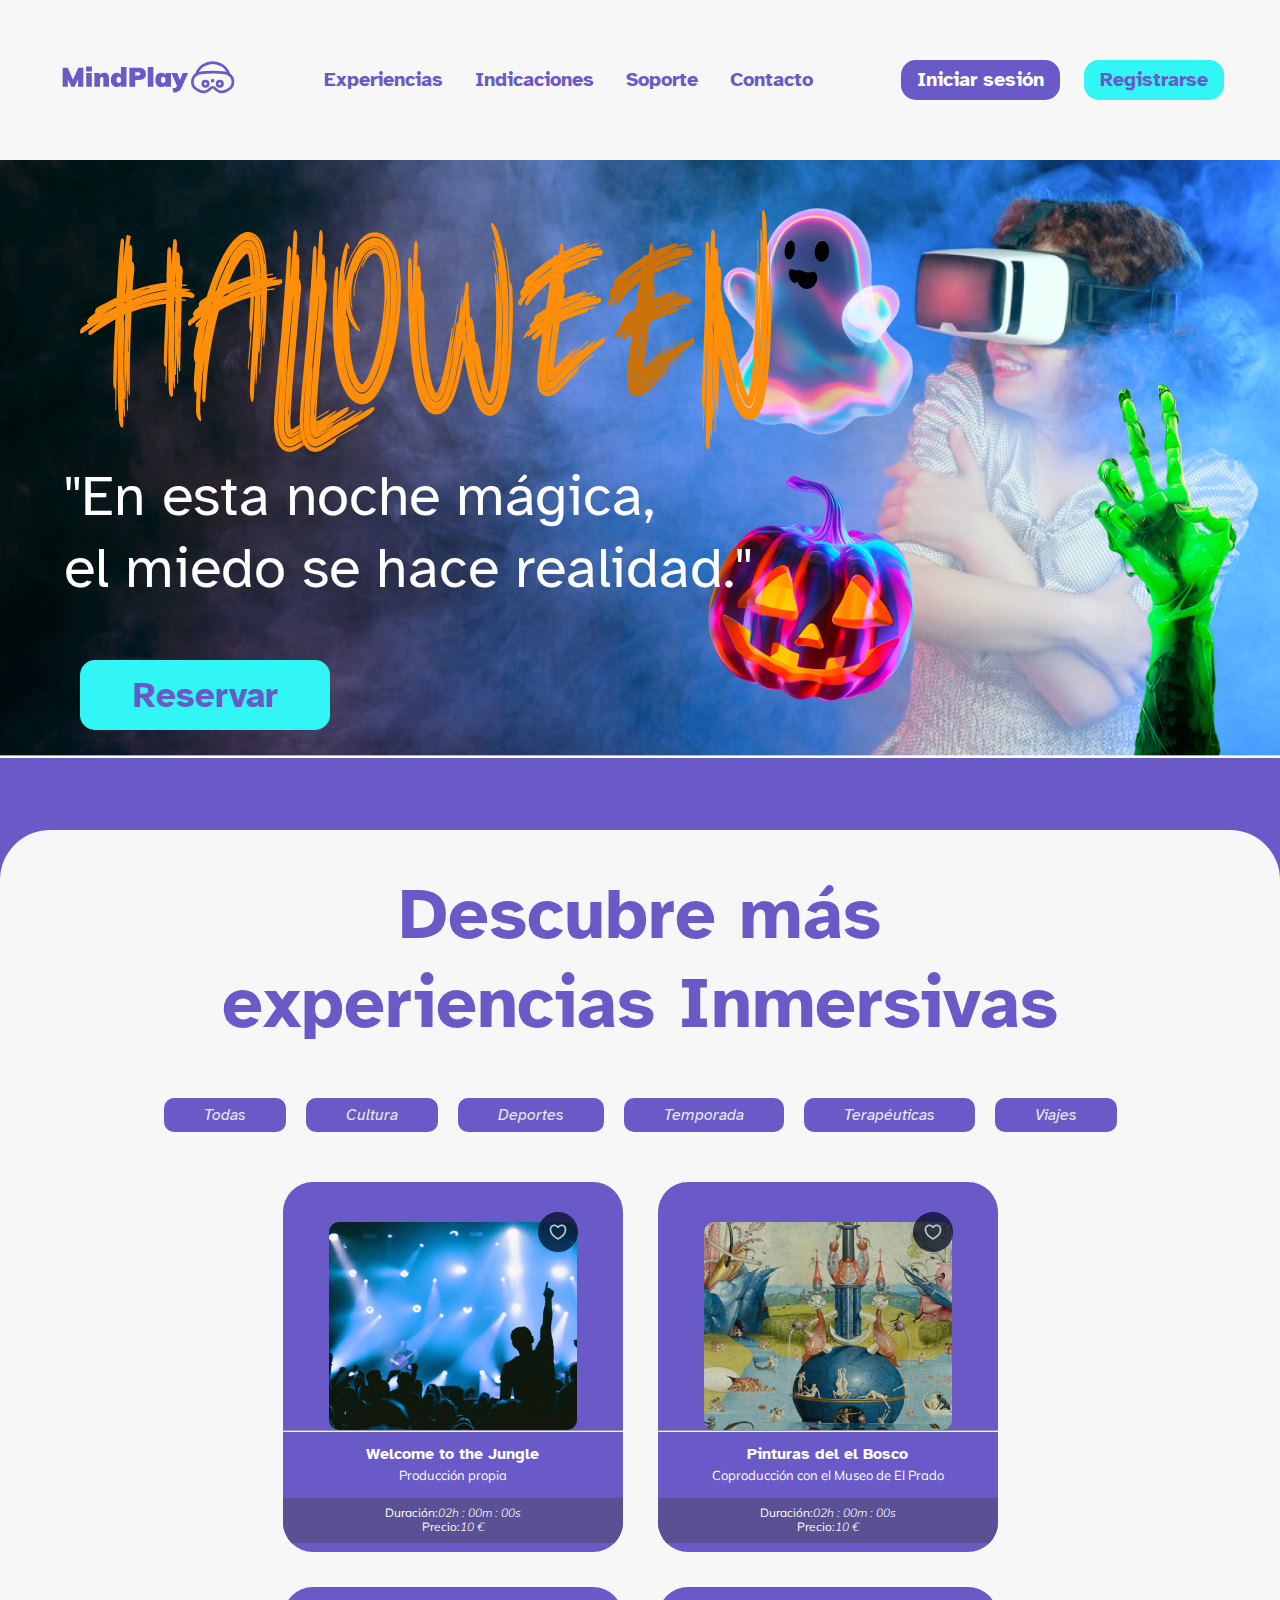
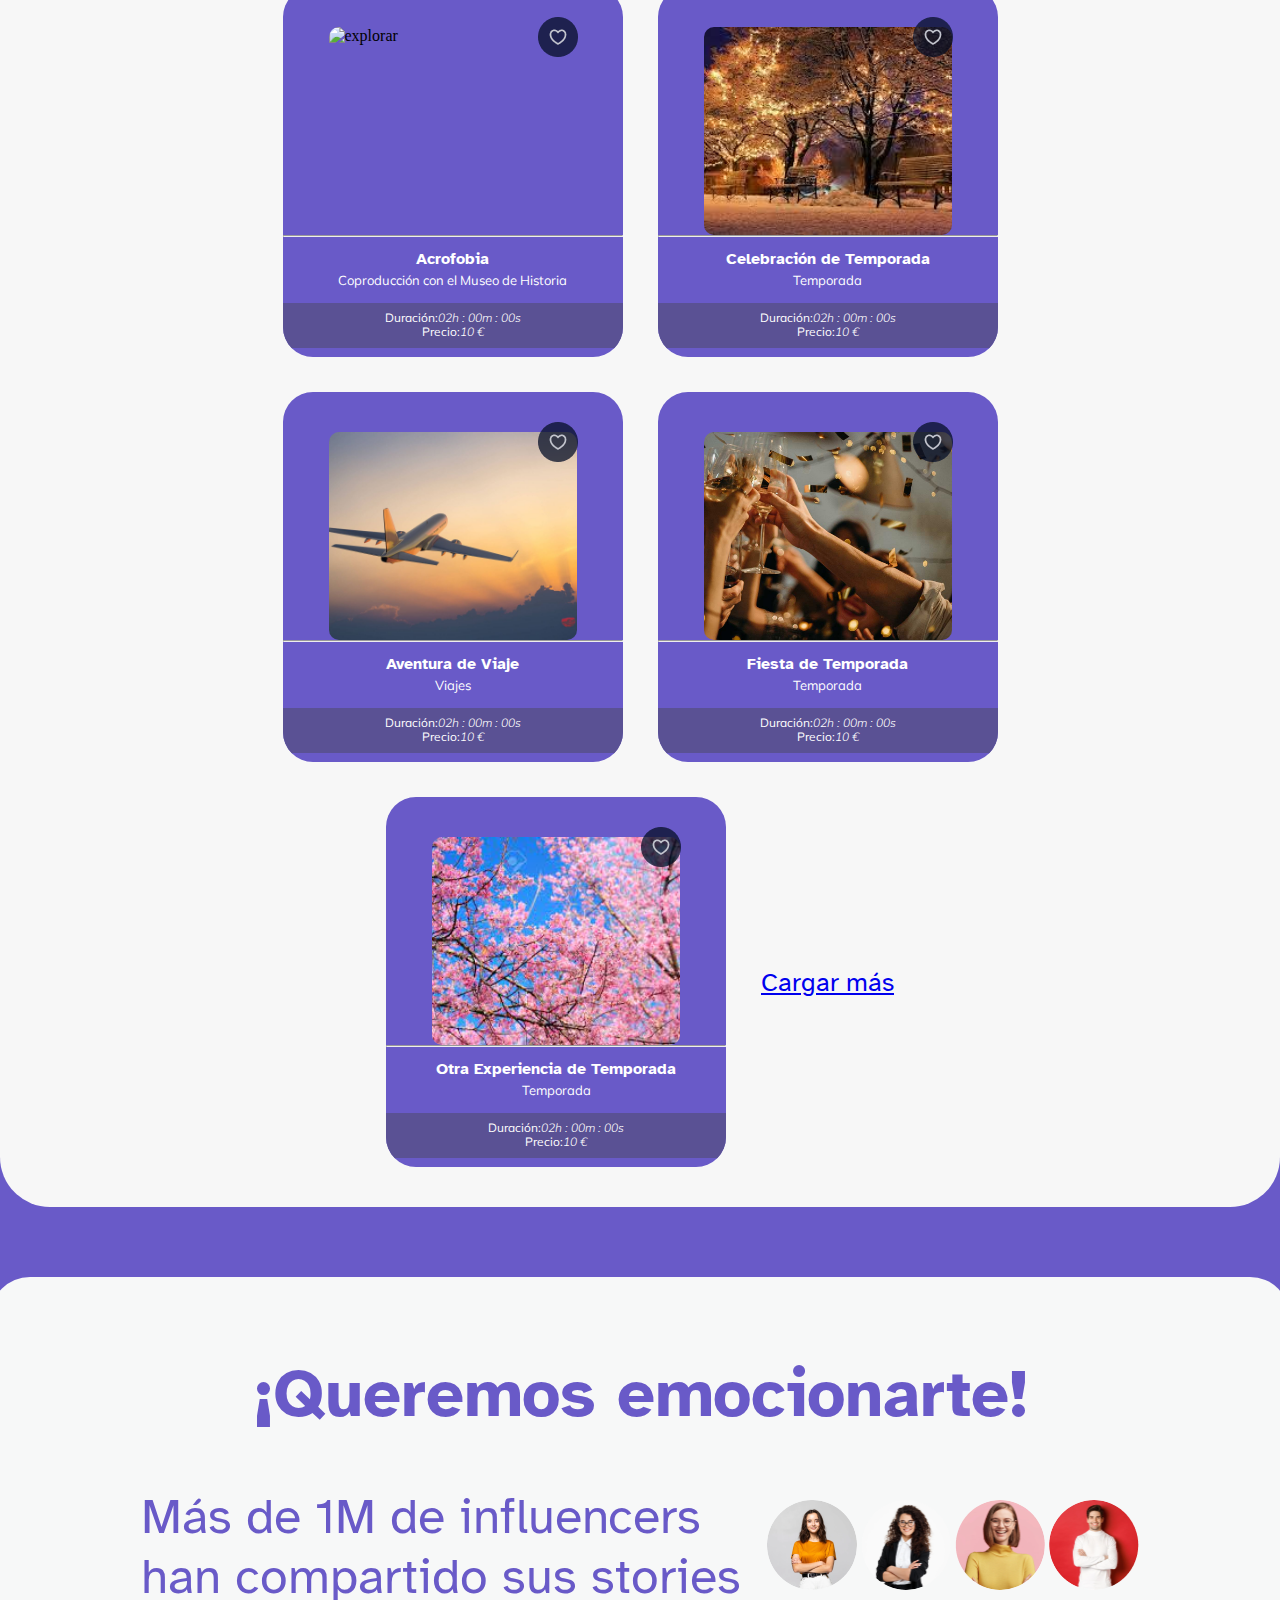
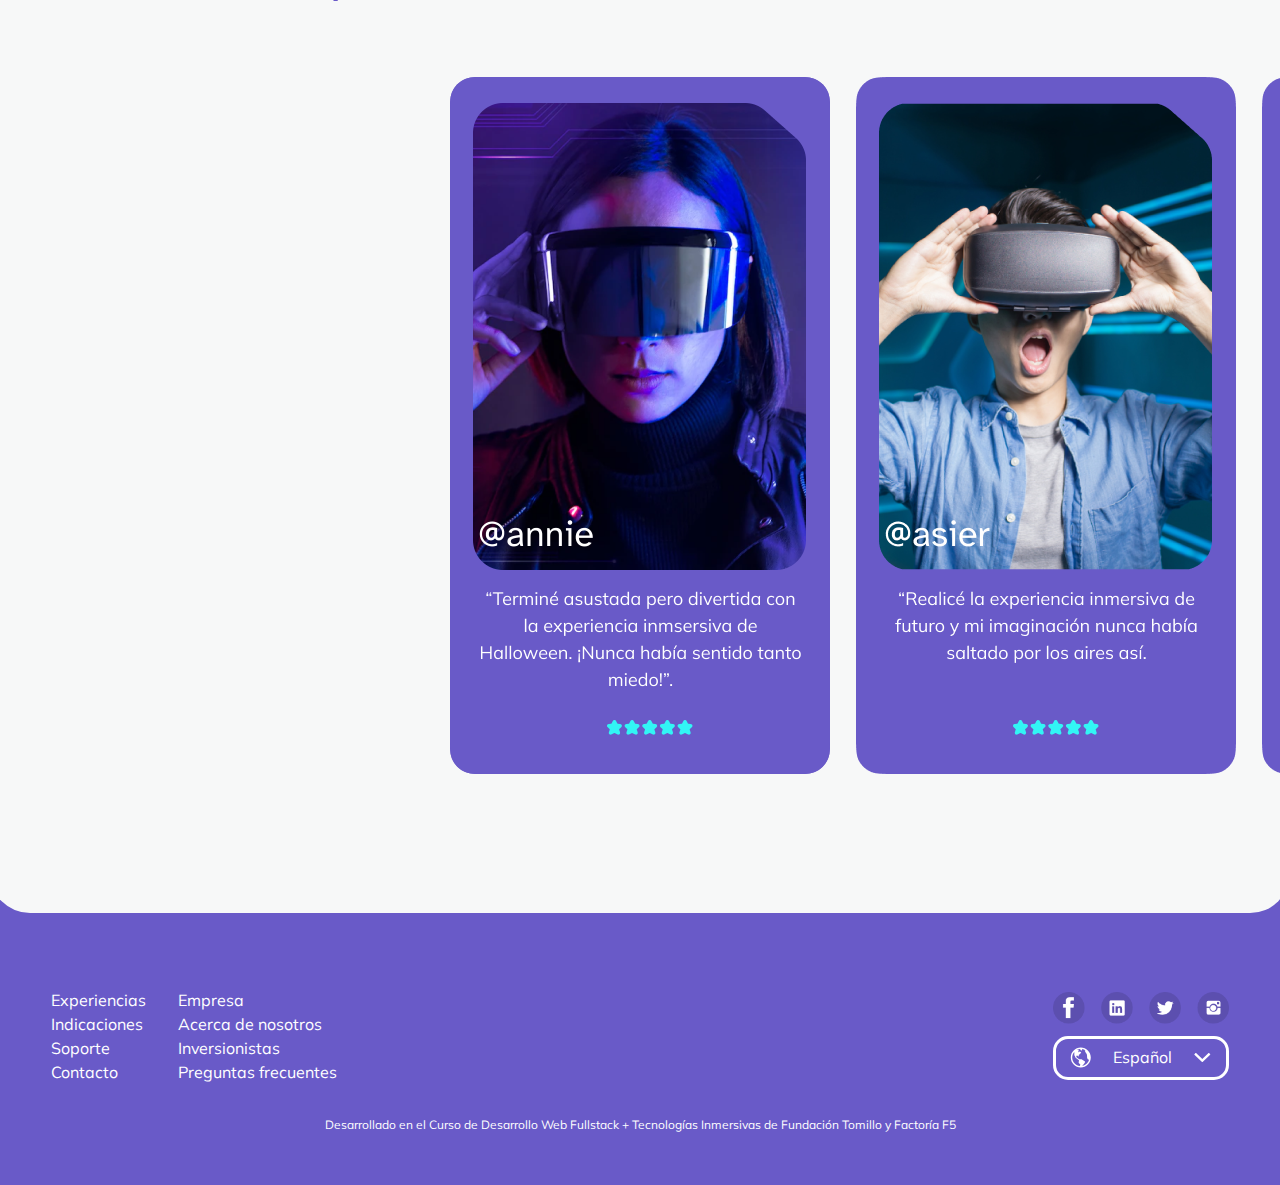
==== index.html @ a38d4103 "subir archivos" ====
<!DOCTYPE html>
<html lang="es">

<head>
    <meta charset="UTF-8">
    <meta name="viewport" content="width=device-width, initial-scale=1.0">
    <link rel="stylesheet" type="text/css" href="css/style.css">
    <link
        href="https://fonts.googleapis.com/css2?family=Atkinson+Hyperlegible:ital,wght@0,400;0,700;1,400;1,700&family=Mulish:ital,wght@0,200;0,300;0,400;0,500;0,600;0,700;0,800;0,900;0,1000;1,200;1,300;1,400;1,500;1,600;1,700;1,800;1,900;1,1000&display=swap"
        rel="stylesheet">
    <title>MindPlay</title>
</head>

<body>
    <header>
        <nav class="menu-principal">
            <a href="index.html"><img src="img/Logo.svg" alt="MindPlay" class="logo"></a>
            <ul>
                <li><a href="experiencias.html">Experiencias</a></li>
                <li><a href="indicaciones.html">Indicaciones</a></li>
                <li><a href="soporte.html">Soporte</a></li>
                <li><a href="contacto.html">Contacto</a></li>
            </ul>
            <div class="menu-principal-botones">
                <button class="btn-iniciar-sesion btn-s" onclick="location.href='login.html'" type="button">Iniciar
                    sesión</button>
                <button class="btn-registrarse btn-s" onclick="location.href='registro.html'"
                    type="button">Registrarse</button>
            </div>
        </nav>
    </header>

    <!--   Imagen de entrada -->

    <div class="portada">
        <img src="img/terror.png" alt="Hallowen" class="imagenHalloween">
        <div class="portada-col-izq-txt">
            <img src="img/Halloween.png" alt="" class="letrahalloween">
            <p>"En esta noche mágica, <br>el miedo se hace realidad."</p>
            <button class="btn-reservar">Reservar</button>
        </div>

    </div>

    <!--   Filtro por experiencias -->

    <div class="fondoMorado">
        <div class="contentwhite">
            <section>
                <h2 class="subfilter">Descubre más <br>experiencias Inmersivas</h2>
                <div>
                    <ul class="filter">
                        <li class="filter__item" data-category="Todas">Todas</li>
                        <li class="filter__item" data-category="Cultura">Cultura</li>
                        <li class="filter__item" data-category="Deportes">Deportes</li>
                        <li class="filter__item" data-category="Temporada">Temporada</li>
                        <li class="filter__item" data-category="Terapéuticas">Terapéuticas</li>
                        <li class="filter__item" data-category="Viajes">Viajes</li>
                    </ul>
                </div>

                <div class="allimages">
                    <!-- Tarjetas preexistentes -->
                    <div class="cont-image" data-category="Deportes">
                        <img src="img/corazon.png" alt="corazon" class="corazon">
                        <img src="img/concierto.png" alt="concierto">
                        <hr>
                        <p class="titleimage">Welcome to the Jungle</p>
                        <p class="subtitle">Producción propia</p>
                        <div class="contenttimeprice">
                            <p>Duración: <em>02h : 00m : 00s</em></p>
                            <p>Precio: <em>10 €</em></p>
                        </div>
                    </div>

                    <div class="cont-image" data-category="Cultura">
                        <img src="img/corazon.png" alt="corazon" class="corazon">
                        <img src="img/pintura.png" alt="pintura">
                        <hr>
                        <p class="titleimage">Pinturas del el Bosco</p>
                        <p class="subtitle">Coproducción con el Museo de El Prado</p>
                        <div class="contenttimeprice">
                            <p>Duración: <em>02h : 00m : 00s</em></p>
                            <p>Precio: <em>10 €</em></p>
                        </div>
                    </div>

                    <div class="cont-image" data-category="Terapéuticas">
                        <img src="img/corazon.png" alt="corazon" class="corazon">
                        <img src="img/terapeutica1.jpg" alt="explorar">
                        <hr>
                        <p class="titleimage">Acrofobia</p>
                        <p class="subtitle">Coproducción con el Museo de Historia</p>
                        <div class="contenttimeprice">
                            <p>Duración: <em>02h : 00m : 00s</em></p>
                            <p>Precio: <em>10 €</em></p>
                        </div>
                    </div>

                    <!-- Nuevas tarjetas para los tipos restantes -->
                    <div class="cont-image" data-category="Temporada">
                        <img src="img/corazon.png" alt="corazon" class="corazon">
                        <img src="img/temporada.jpeg" alt="temporada">
                        <hr>
                        <p class="titleimage">Celebración de Temporada</p>
                        <p class="subtitle">Temporada</p>
                        <div class="contenttimeprice">
                            <p>Duración: <em>02h : 00m : 00s</em></p>
                            <p>Precio: <em>10 €</em></p>
                        </div>
                    </div>

                    <div class="cont-image" data-category="Viajes">
                        <img src="img/corazon.png" alt="corazon" class="corazon">
                        <img src="img/viaje.jpg" alt="viaje">
                        <hr>
                        <p class="titleimage">Aventura de Viaje</p>
                        <p class="subtitle">Viajes</p>
                        <div class="contenttimeprice">
                            <p>Duración: <em>02h : 00m : 00s</em></p>
                            <p>Precio: <em>10 €</em></p>
                        </div>
                    </div>

                    <div class="cont-image" data-category="Temporada">
                        <img src="img/corazon.png" alt="corazon" class="corazon">
                        <img src="img/fiesta.jpg" alt="fiesta">
                        <hr>
                        <p class="titleimage">Fiesta de Temporada</p>
                        <p class="subtitle">Temporada</p>
                        <div class="contenttimeprice">
                            <p>Duración: <em>02h : 00m : 00s</em></p>
                            <p>Precio: <em>10 €</em></p>
                        </div>
                    </div>

                    <div class="cont-image" data-category="Temporada">
                        <img src="img/corazon.png" alt="corazon" class="corazon">
                        <img src="img/otra_temporada.jpg" alt="otra_temporada">
                        <hr>
                        <p class="titleimage">Otra Experiencia de Temporada</p>
                        <p class="subtitle">Temporada</p>
                        <div class="contenttimeprice">
                            <p>Duración: <em>02h : 00m : 00s</em></p>
                            <p>Precio: <em>10 €</em></p>
                        </div>
                    </div>

                    <!-- Puedes agregar más tarjetas según sea necesario -->

                    <div>
                        <span class="cargar"><a href="#">Cargar más</a></span>
                    </div>
                </div>
            </section>
        </div>
    </div>

    <!-- influencers  -->
    <div class="fondoMorado">
        <section class="influencers">
            <h3>¡Queremos emocionarte!</h3>
            <div class="opiniones">
                <p class="textoinfluencers">Más de 1M de influencers han compartido sus stories</p>
                <div>
                    <img class="img-influencer-minielipse" src="img/1.img-influencer-minielipse.png"
                        alt="chica con camiseta naranja y brazos cruzados">
                    <img class="img-influencer-minielipse" src="img/2.img-influencer-minielipse.png"
                        alt="chica con camiseta blanca cruzando los brazos">
                    <img class="img-influencer-minielipse" src="img/3.img-influencer-minielipse.png"
                        alt="chica sonriendo">
                    <img class="img-influencer-minielipse" src="img/4.img-influencer-minielipse.png"
                        alt="chico cruzando los brazos">
                </div>
                <div class="tarjetas">
                    <img class="testimonio-annie" src="img/Testimonioannie.png"
                        alt="chica con gafas de realidad virtual">
                    <img class="testimonio-asier" src="img/Testimonioasier.png"
                        alt="persona con gafas de realidad virtual">
                    <img class="testimonio-fobia" src="img/Testimoniofobia.png"
                        alt="chico con gafas de realidad virtual">
                </div>
            </div>
        </section>
    </div>
    <!-- Fin Bloques -->



    <!-- Footer -->
    <footer>
        <div class="footer-contenedormenus">
            <div class="footerleft">
                <nav class="menufooter">
                    <ul>
                        <li><a href="/experiencias.html"></a>Experiencias</li>
                        <li><a href="/indicaciones.html"></a>Indicaciones</li>
                        <li><a href="/soporte.html"></a>Soporte</li>
                        <li><a href="/contacto.html"></a>Contacto</li>
                    </ul>
                </nav>
                <nav class="menufooter-empresa">
                    <ul>
                        <li><a href="/empresa.html"></a>Empresa</li>
                        <li><a href="/acerca.html"></a>Acerca de nosotros</li>
                        <li><a href="/inversionistas.html"></a>Inversionistas</li>
                        <li><a href="/faq.html"></a>Preguntas frecuentes</li>
                    </ul>
                </nav>
            </div>

            <div class="footerright">
                <div class="rrss">
                    <a href="https://facebook.com"><img src="img/face.png" alt="Facebook"></a>
                    <a href="https://linkedin.com"><img src="img/linkdln.png" alt="LinkedIn"></a>
                    <a href="https://twitter.com"><img src="img/twiter.png" alt="Twitter"></a>
                    <a href="https://instagram.com"><img src="img/instagram.png" alt="Instagram"></a>
                </div>

                <button class="btn-idioma"><img src="img/ic-idiomamundo.svg" alt="Seleccionar idioma">
                    <p>Español</p><img src="img/chevron-down.svg" alt="seleccionar idioma">
                </button>
            </div>
        </div>

        <p>Desarrollado en el Curso de Desarrollo Web Fullstack + Tecnologías Inmersivas de Fundación Tomillo y Factoría
            F5</p>
    </footer>

    <script>
        document.addEventListener("DOMContentLoaded", function () {
            const filterItems = document.querySelectorAll('.filter__item');
            const cards = document.querySelectorAll('.cont-image');

            filterItems.forEach(item => {
                item.addEventListener('click', function () {
                    const category = this.getAttribute('data-category');

                    cards.forEach(card => {
                        const cardCategory = card.getAttribute('data-category');

                        if (category === 'Todas' || category === cardCategory) {
                            card.style.display = 'block';
                        } else {
                            card.style.display = 'none';
                        }
                    });
                });
            });
        });
    </script>

</body>

</html>
---- css/style.css ----
/* -- CSS General -- */
* {
    padding: 0;
    margin: 0;
}

body {
    background-color: #695AC8;
    margin: 0px 0;
    padding: 0px;
}

@font-face {
    font-family: 'Mulish';
    src: url(../fonts/Mulish/Mulish-Regular.otf) format(opentype);
    font-weight: 200 1000;
}

/* ----------- Menú - nav ------------- */

header {
    background-color: #F7F7F7;
    display: flex;
    align-items: center;
    justify-content: space-evenly;
    gap: 32px;
    margin: 0px;
    width: 100%;
    min-width: 990px;
    height: 160px;
}

header .logo {
    max-width: 180px;
    min-height: 60px;
    margin: 0px;
    padding: 0px;
}

.menu-principal {
    display: flex;
    align-items: center;
    justify-content: space-evenly;
    gap: 32px;
    width: 100%;
    margin: 0px;
    background-color: #F7F7F7;
}

.menu-principal ul {
    list-style: none;
    display: flex;
    justify-content: space-evenly;
    align-items: center;
    gap: 32px;
}

.menu-principal ul li {
    display: inline-block;
    font-family: 'Atkinson Hyperlegible', Helvetica, sans-serif;
    font-size: 20px;
    font-style: normal;
    font-weight: 700;
    line-height: 20px;
    text-transform: initial;
}

.menu-principal ul li a {
    color: #695AC8;
    text-decoration: none;
}

.menu-principal ul li a:hover {
    color: #32F5F5;
    text-decoration: none;
}

.menu-principal ul li a:active {
    color: #32F5F5;
    text-decoration: none;
}

.menu-principal-botones {
    display: flex;
    justify-content: space-evenly;
    align-items: center;
    gap: 24px;
}

/* Botón Iniciar sesión */
.btn-iniciar-sesion {
    background-color: #695AC8;
    color: #FFFFFF;
    text-decoration: none;
    transition: 0.3s;
}

.btn-iniciar-sesion:hover {
    background-color: #32F5F5;
}

.btn-iniciar-sesion:focus {
    background-color: #12E3E3;
    color: #695AC8;
}

.btn-iniciar-sesion:active {
    background-color: #12E3E3;
    color: #695AC8;
}

/* Botón Registrarse */
.btn-registrarse {
    background-color: #32F5F5;
    color: #695AC8;
    text-decoration: none;
    transition: 0.3s;
}

.btn-registrarse:hover {
    background-color: #12E3E3;
    color: #FFFFFF;
}

.btn-registrarse:focus {
    background-color: #12E3E3;
    color: #FFFFFF;
}

.btn-registrarse:active {
    background-color: #12E3E3;
    color: #695AC8;
}

/* Buttons / Botones de Navegación */
button {
    border: none;
    border-radius: 15px;
    font-family: 'Atkinson Hyperlegible', Helvetica, sans-serif;
    font-style: normal;
    font-weight: 700;
    text-align: center;
    text-decoration: none;
    text-transform: initial;
}

/* Botón Footer Seleccionar Idioma */
.btn-idioma {
    display: flex;
    flex-direction: row;
    align-items: center;
    justify-content: space-evenly;
    gap: 16px;
    background-color: transparent;
    border: 3px solid #FFFFFF;
    border-radius: 15px;
    color: #FFFFFF;
    outline: none;
    padding: 5%;
    transition: all .5s ease;
}

.btn-idioma p {
    font-family: 'Mulish', sans-serif;
    font-size: 16px;
    font-weight: 600;
    text-align: center;
    line-height: 1.2em;
}

.btn-idioma:hover {
    color: #695AC8;
    background-color: #32F5F5;
}

/* Tamaños de botones */
.btn-s {
    border-radius: 15px;
    font-size: 20px;
    line-height: 20px;
    padding: 10px 16px;
}

.btn-m {
    border-radius: 20px;
    padding: 10px 24px;
}

.btn-l {
    border-radius: 20px;
    padding: 10px 24px;
}

/* Botón Demo */
.btn-demo {
    background-color: transparent;
    border: 3px solid #32F5F5;
    border-radius: 15px;
    color: #32F5F5;
    flex-grow: 1;
    font-family: 'Atkinson Hyperlegible', sans-serif;
    font-size: 35px;
    font-weight: 700;
    text-align: center;
    line-height: 1;
    /* padding: 20px 16%; */
    outline: none;
    transition: all .5s ease;
}

.btn-demo:hover {
    color: #695AC8;
    background-color: #32F5F5;
}

/* Botón Reservar */
.btn-reservar {
    background-color: #32F5F5;
    /* border-radius: 15px; */
    color: #695AC8;
    flex-grow: 1;
    font-family: 'Atkinson Hyperlegible', sans-serif;
    font-size: 35px;
    font-weight: 700;
    line-height: 1;
    text-align: center;
    /* padding: 20px 16%; */
    outline: none;
    transition: all .5s ease;
}

.btn-reservar:hover {
    color: #FFFFFF;
    background-color: #12E3E3;
}

/* Textos */
h1,
h2,
h3,
h4,
h5 {
    font-family: 'Atkinson Hyperlegible', sans-serif;
    font-weight: 700;
}

h1 {
    color: #32F5F5;
    font-size: 80px;
}

h2 {
    color: #695AC8;
    font-size: 72px;
}

h3 {
    color: #32F5F5;
    font-size: 67px;
    line-height: normal;
    text-align: center;
}

h4 {
    color: #32F5F5;
    font-size: 64px;
    font-style: normal;
    line-height: 1.5em;
}

h5 {
    color: #32F5F5;
    font-size: 45px;
}

p {
    color: #FFFFFF;
    font-family: 'Mulish', sans-serif;
    font-size: 24px;
}

.p-morado {
    color: #695AC8;
    font-family: 'Mulish', sans-serif;
    font-size: 24px;
}

/* Textos páginas moradas */
.white-txt {
    color: #FFFFFF;
}

.p-intro {
    font-family: 'Atkinson Hyperlegible', Helvetica, sans-serif;
    font-weight: 400;
    font-size: 30px;
}

.jugadoresprecio {
    color: #FFFFFF;
    font-size: 24px;
}

.jugadoresprecio::before { 
    content: ''; 
    background: url('../img/jugadoresprecio.svg') no-repeat center center/cover; 
    position: absolute;
    top: 0px; 
    left: 0px; 
    width: 38px; 
    height: auto;
} 

/* footer */
footer {
    background-color: #695AC8;
    clear: both;
    margin-top: 24px;
    display: flex;
    flex-direction: column;
    align-items: normal;
    justify-content: space-evenly;
    padding: 4%;
}

.footer-contenedormenus {
    display: flex;
    align-items: center;
    justify-content: space-between;
    padding-bottom: 32px;
}

footer nav ul {
    font-family: "Mulish", sans-serif;
    font-size: 16px;
    font-weight: 400;
    line-height: 1.5em;
}

footer nav ul li {
    color: #FFFFFF;
    font-size: 16px;
    font-weight: 400;
    line-height: 1.5em;
    list-style: none;
    text-decoration: none;
}

.footerleft {
    display: flex;
    flex-direction: row;
    align-items: start;
    justify-content: flex-start;
    gap: 64px;
    margin-right: 5%;
    padding-right: 5%;
}

.menufooter {
    flex-flow: column;
    text-align: left;
    margin: 0;
    padding: 0;
}

.menufooter-empresa {
    flex-flow: column;
    text-align: left;
    margin: 0;
    padding: 0;
}

.footerright {
    display: flex;
    align-items: stretch;
    justify-content: space-evenly;
    flex-direction: column;
    gap: 8px;
}

.rrss {
    display: flex;
    flex-direction: row;
    align-items: stretch;
    justify-content: space-evenly;
    gap: 16px;
}

.rrss img {
    width: 32px;
    max-width: 64px;
}

footer p {
    color: #FFFFFF;
    font-family: 'Mulish', Helvetica, sans-serif;
    font-weight: 400;
    font-size: 12px;
    text-align: left;
}
/* Fin Footer */
/* Fin Estilos Generales */

/* -- Index -- */
/* ----------  Portada  ------------   */
.portada {
    position: relative;
}

.imagenHalloween{
    width: 100%;
}

.portada .portada-col-izq-txt {
    display: flex;
    flex-direction: column;
    left: 0px;
    padding: 5%;
}

.letrahalloween{
    position: absolute;
    left:80px;
    top:50px;
    max-width: fit-content;
}

.portada-col-izq-txt > p {
    position: absolute;
    left: 5%;
    top: 300px;
    color: #FFF;
    font-family: "Atkinson Hyperlegible";
    font-size: 58px;
    font-style: normal;
    font-weight: 400;
    line-height: normal;
}
.portada-col-izq-txt> .btn-reservar {
    position: absolute;
    left: 80px;
    top: 500px;
    width: 250px;
    height: 70px;
    border-radius: 15px;
    color: #695AC8;
    background-color: #32F5F5;
    font-family: "Atkinson Hyperlegible";
    font-size: 35px;
    border: none;
    font-weight: 700;
}

.portada-col-izq-txt> .btn-reservar:hover{
    background-color:#F7F8F8;
    color:#695AC8;
}

/* ----------Filtro de experiencias------------   */

.subfilter {
    font-family: "Atkinson Hyperlegible";
    font-size: 72px;
    font-style: normal;
    font-weight: 700;
    line-height: normal;
    color: #695AC8;
    text-align: center;
}

.fondoMorado {
    display: flex;
    justify-content: center;
    width: 100%;
    margin: 0 auto;
    background-color: #695AC8;
}

.contentwhite {
    padding: 40px 100px;
    gap: 24px;
    border-radius: 50px;
    background: #F7F7F7;
    width: 1100px;
    height: auto;
    position: relative;
    top: -60px
}

.filter {
    display: flex;
    justify-content: center;
    align-items: center;
    padding: 0px;
    gap: 20px;
    margin: 50px 0px;
}

.filter__item {
    list-style-type: none;
    font-family: "Atkinson Hyperlegible";
    font-size: 16px;
    font-style: italic;
    line-height: 10px;
    padding: 12px 40px;
    background-color: #695AC8;
    border-radius: 10px;
    color: #E9E9E9;
}

.filter__item:hover {
    cursor: pointer;
}

.filter__item:active {
    border-radius: 10px;
    background-color: #32F5F5;
    color: #695AC8;
}

.allimages {
    display: flex;
    justify-content: center;
    align-items: center;
    gap: 35px;
    flex-wrap: wrap;
}

.cont-image {
    width: 340px;
    height: 370px;
    background-color: #695AC8;
    border-radius: 30px;
    overflow: hidden;
    /* position: relative; */
}

.allimages img {
    margin: 0px auto;
    display: flex;
    justify-content: center;
    align-items: center;
    width: 248px;
    height: 208px;
    object-fit: cover;
    border-radius: 10px;
}

.titleimage {
    text-align: center;
    font-family: "Atkinson Hyperlegible";
    font-size: 16px;
    font-style: normal;
    font-weight: 700;
    color: #FFF;
    margin: 10px 0px 0px 0px;
    border-top: #FFF;
}

.subtitle {
    text-align: center;
    font-family: "Mulish";
    font-size: 13px;
    font-style: normal;
    font-weight: 400;
    color: #FFF;
    margin-bottom: 12px;

}

.contenttimeprice {
    background-color: #5a5194;
    font-size: 14px;
    text-align: center;
    color: #FFF;
    font-family: "Mulish";
    font-weight: 300;
    line-height: 20px;
    padding-top: 8px;
    padding-bottom: 8px;
}

.contenttimeprice>p {
    font-size: 12px;
    line-height: 1.2em;
}

hr {
    margin: 0px;
}

.cont-image .corazon {
    position: relative;
    width: 40px;
    height: 40px;
    left: 255px;
    top: 30px;
    margin: 0px;
}

.cargar {
    font-family: "Atkinson Hyperlegible";
    font-size: 26px;
    font-style: normal;
    font-weight: 400;
    line-height: normal;
    text-decoration: none;
    color: #695AC8;
}

/* -----------   Registro   ----------*/
.right-form>h2,
p {
    display: flex;
    justify-content: center;
    font-family: "Mulish";
}

.check>span {
    font-family: "Mulish";
    color: #979797;

    font-family: "Mulish";
    font-size: 14px;
}

.right-form>span {
    font-family: "Mulish";
}

.left-form {
    display: inline-block;
    overflow: hidden;
    float: left;
    background-size: cover;
    margin: 0;
    width: 48%;
}

.right-form {
    display: inline-block;
    width: 48%;
    height: 100%;
    float: left;
    background-color: white;
    justify-content: center;
    align-items: center;
    margin: 0;
    padding: 2%;
}

.right-form form {
    height: 100%;
    width: 50%;
    display: flex;
    flex-direction: column;
    justify-content: center;
    align-items: center;
    margin: 0 auto;
}

.right-form h2 {
    color: #695AC8;
    font-family: "Atkinson Hyperlegible";
    font-size: 45px;
    font-style: normal;
    font-weight: 700;
    line-height: normal;
}

.right-form form>input {
    width: 100%;
    padding: 13px 8px;
    align-items: center;
    border-radius: 15px;
    border: 1px solid #E9E9E9;
    background: #F7F8F8;
    font-family: "Mulish";
    font-size: 14px;
    font-style: normal;
    font-weight: 500;
    line-height: normal;
}

.right-form form>label {
    width: 100%;
    font-family: "Atkinson Hyperlegible";
    font-size: 14px;
    font-style: normal;
    font-weight: 700;
    line-height: normal;
    color: #695AC8;
    margin-top: 20px;
}

.check {
    width: 100%;
    margin: 20px 0px;
}

.right-form form>span {
    font-family: "Mulish";
    color: rgba(0, 0, 0, 0.44);
    font-size: 14px;
    font-style: normal;
    font-weight: 400;
    line-height: normal;
    margin-top: 20px;
}

.right-form input[type=submit] {
    width: 100%;
    background-color: #32F5F5;
    font-family: "Atkinson Hyperlegible";
    font-size: 25px;
    font-style: normal;
    font-weight: 600;
    line-height: 20px;
    color: #695AC8;
    padding: 16px 10px;
}

/* --- Login ----*/
.loginfondo {
    background-color: #695AC8;
    max-width: 100%;
    height: 650px;
    align-items: center;
    display: flex;
    justify-content: center;
}

.login-form>form {
    padding: 50px 100px;
    background-color: #FFF;
    width: 400px;
    border-radius: 20px;

}

.login-form form>h2 {
    display: flex;
    justify-content: center;
    color: #695AC8;
    font-family: "Atkinson Hyperlegible";
    font-size: 45px;
    font-style: normal;
    font-weight: 700;
    line-height: normal;
    margin-bottom: 20px;
}

.login-form form>input {
    width: 100%;
    padding: 13px 0px 13px 7px;
    border-radius: 15px;
    border: 1px solid #E9E9E9;
    background: #F7F8F8;
    font-family: "Mulish";
    font-size: 14px;
    font-style: normal;
    font-weight: 500;
    line-height: normal;
    margin-bottom: 20px;
}

.login-form form>label {
    width: 100%;
    font-family: "Atkinson Hyperlegible";
    font-size: 14px;
    font-style: normal;
    font-weight: 700;
    line-height: normal;
    color: #695AC8;
    margin-top: 20px;

}

.login-form input[type=submit] {
    width: 100%;
    background-color: #32F5F5;
    font-family: "Atkinson Hyperlegible";
    font-size: 25px;
    font-style: normal;
    font-weight: 600;
    line-height: 20px;
    color: #695AC8;
    padding: 16px 10px;
}

.login-form form>span {
    color: #979797;
    text-align: center;
    font-family: "Mulish";
    font-size: 16px;
    display: flex;
    justify-content: center;
}

.login-form form>.check {
    margin-top: 0px;
    display: flex;
    align-items: center;
}

/* ---Influencers ----*/

.influencers {
    width: 1300px;
    height: auto;
    margin: 0 auto;
    border-radius: 40px;
    background: #F7F8F8;
    margin-top: 10px;

    padding-top: 50px;
    padding-bottom: 50px;
}

.influencers>h3 {
    width: 1302px;
    color: #695AC8;
    text-align: center;
    font-family: "Atkinson Hyperlegible";
    font-size: 67px;
    font-style: normal;
    font-weight: 700;
    line-height: 2em;
}

.influencers .opiniones {
    display: flex;
    flex-wrap: wrap;
    flex-direction: row;
    justify-content: center;
    align-items: center;
    padding: 2%;
}

.textoinfluencers {
    width: 601px;
    color: #695AC8;
    font-family: "Atkinson Hyperlegible";
    font-size: 50px;
    font-style: normal;
    font-weight: 400;
    line-height: 1.2em;
    display: block;
    margin-right: 2%;
}

.img-influencer-minielipse {
    width: 90px;
    height: 90px;
    flex-shrink: 0;
    border-radius: 90px;
    /* background: #F7F8F8 50%; */
    display: inline;
    margin-left: 0%
}

.tarjetas {
    margin-top: 70px;
    width: 380px;
    height: 697px;
    background: #695AC8;
    display: inline-flex;
    border-radius: 25px;
    display: flex;
    gap: 26px;
    justify-content: space-around;
    margin-bottom: 5%;
}

/* Carrusel experiencia */
.carrusel-fondoimgtxt {
    border-top: 3px solid #FFF;
    background: linear-gradient(180deg, rgba(50, 245, 245, 0.00) 2.6%, rgba(50, 245, 245, 0.60) 100%);
    display: flex;
    position: relative;
    justify-content: flex-start;
    align-items: center;
    padding: 5%;
    
}

.carrusel-experiencia {
    display: flex;
    position: relative;
    align-items: center;
    height: 330px;
    width: 1072px;
    padding: 10%;
}

.carrusel-exp-testimonio {

    color: #695AC8;
    font-family: 'Atkinson Hyperlegible';
    font-size: 22px;
    line-height: 1.5em;
    background-color: #FFFFFF;
    border-radius: 10px;
    display: flex;
    position: relative;
    padding: 50px;
    margin-right: 50px;
    padding-left: 9%;
    flex-direction: column;
   
}

.carrusel-exp-img {

    margin-right: -90px;
    position: relative;
    z-index: 1;

}

.carrusel-exp-img2 {
    margin-right: -77px;
    display: flex;
    position: relative;
    z-index: 1;
    height: 300px;
    width: 300px;
    border: 13px solid #32F5F5;
    border-radius: 50%;
}

.carrusel-exp-img3 {

    margin-right: -77px;
    display: flex;
    position: relative;
    z-index: 1;
    height: 300px;
    width: 300px;
    border: 13px solid #32F5F5;
    border-radius: 50%;
}
p {
    font-family: 'Mulish';
    font-size: 22px;
    line-height: 1.5em;
    
}

/* Media Queries */

/* iPhone Pro 11 vertical */
@media (min-width: 400px) and (max-width: 834px),
screen and (orientation: portrait) {

    .footer-contenedormenus {
        flex-direction: column;
        align-items: stretch;
    }

    .footerleft {
        margin-right: 0;
        padding-right: 0;
        justify-content: center;
        gap: 16px;
    }

    .menufooter,
    .menufooter-empresa {
        margin-bottom: 16px;
    }

    .footerright {
        align-items: center;
    }

}

/* iPhone Pro 11 horizontal*/
@media (min-width: 835px) and (max-width: 1194px),
screen and (orientation: landscape) {

    .footer-contenedormenus {
        flex-direction: row;
    }

    .footerleft {
        gap: 32px;
        margin-right: 5%;
        padding-right: 5%;
        justify-content: flex-start;
    }

    .menufooter,
    .menufooter-empresa {
        margin-bottom: 0;
    }

    .footerright {
        align-items: stretch;
    }

}
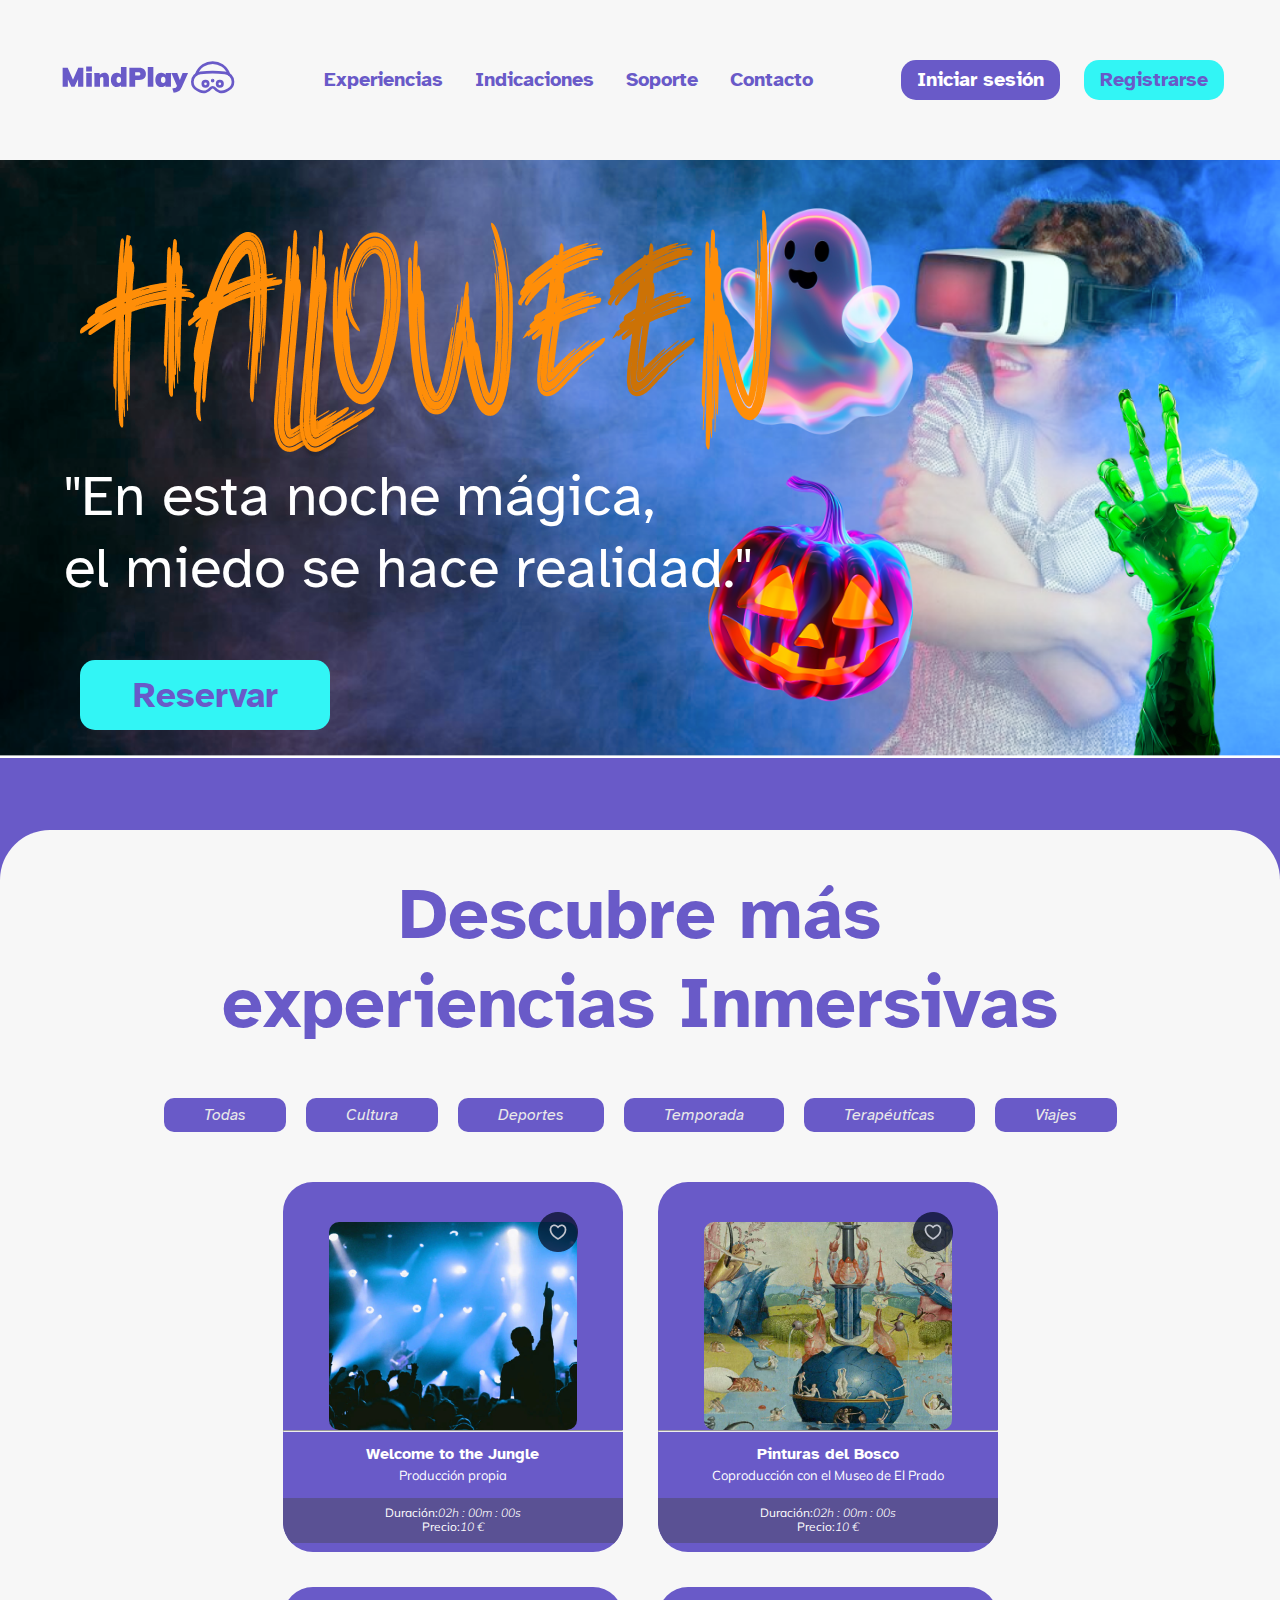
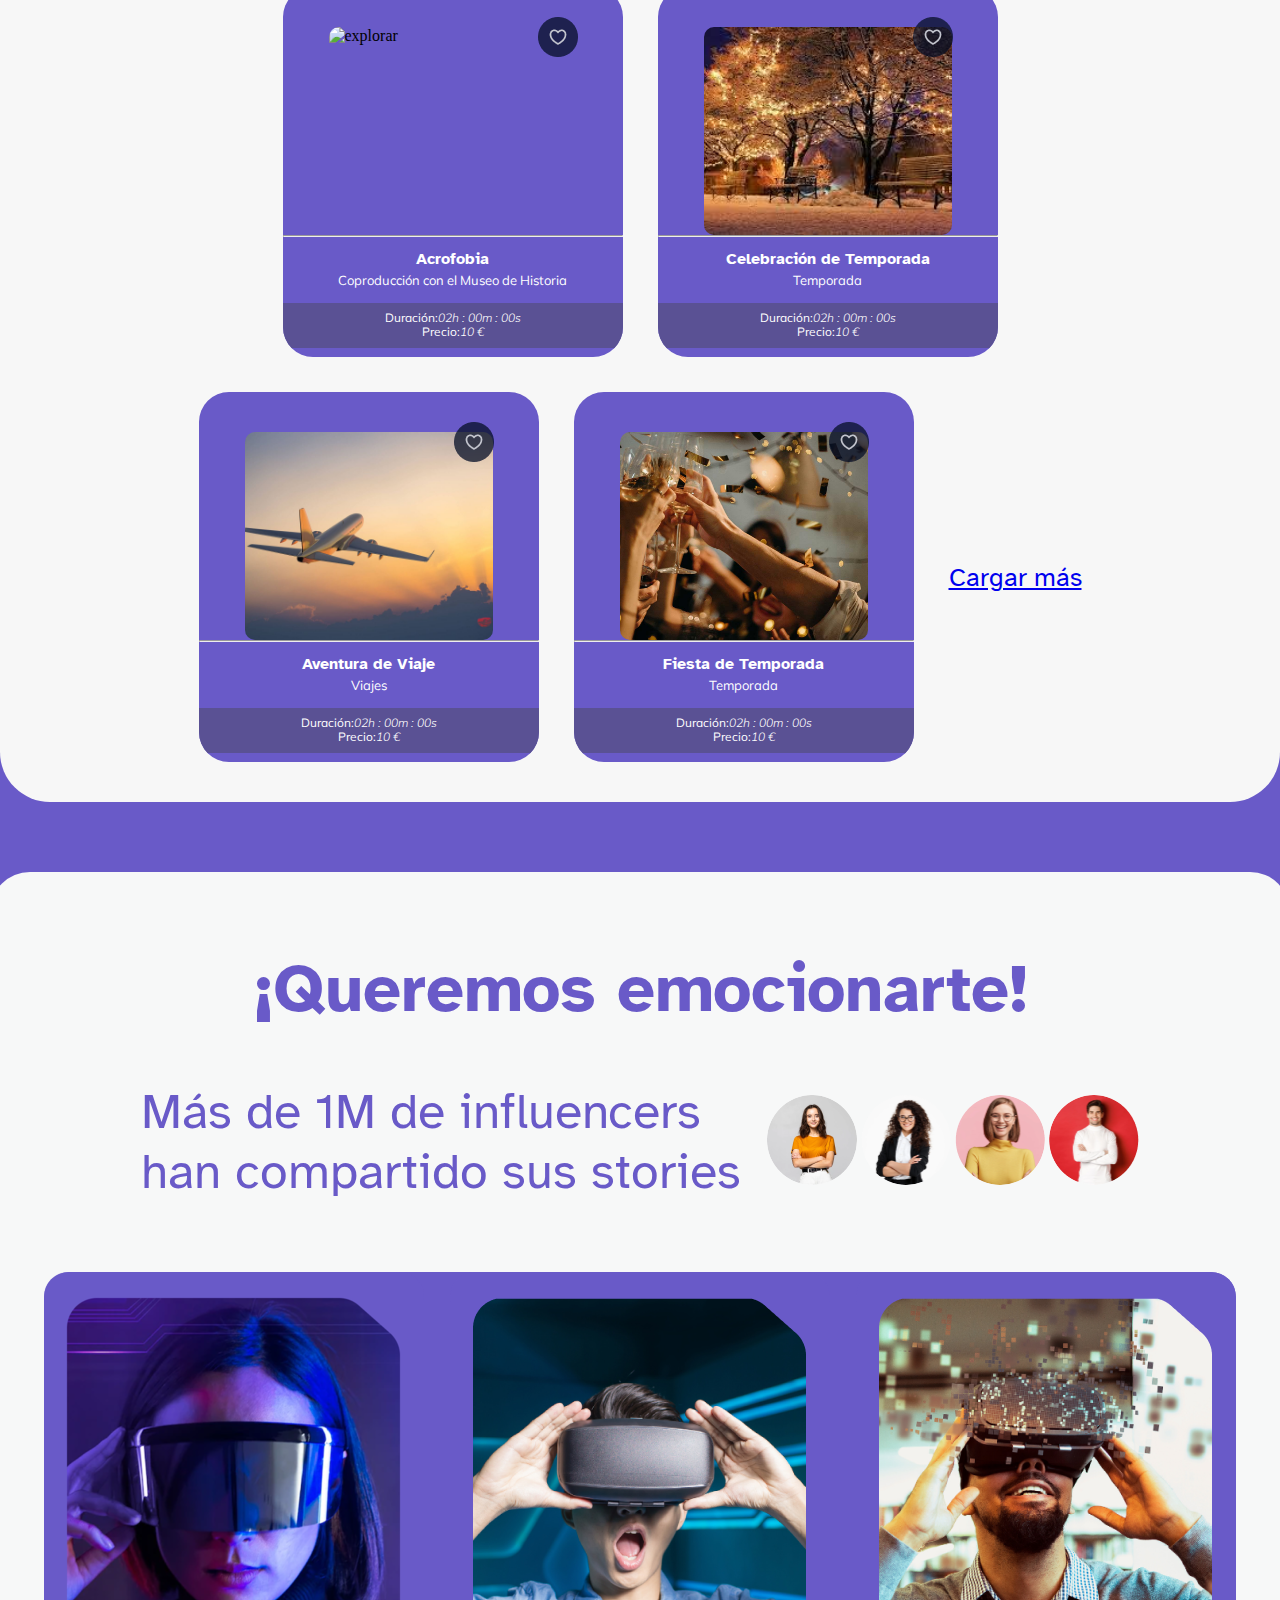
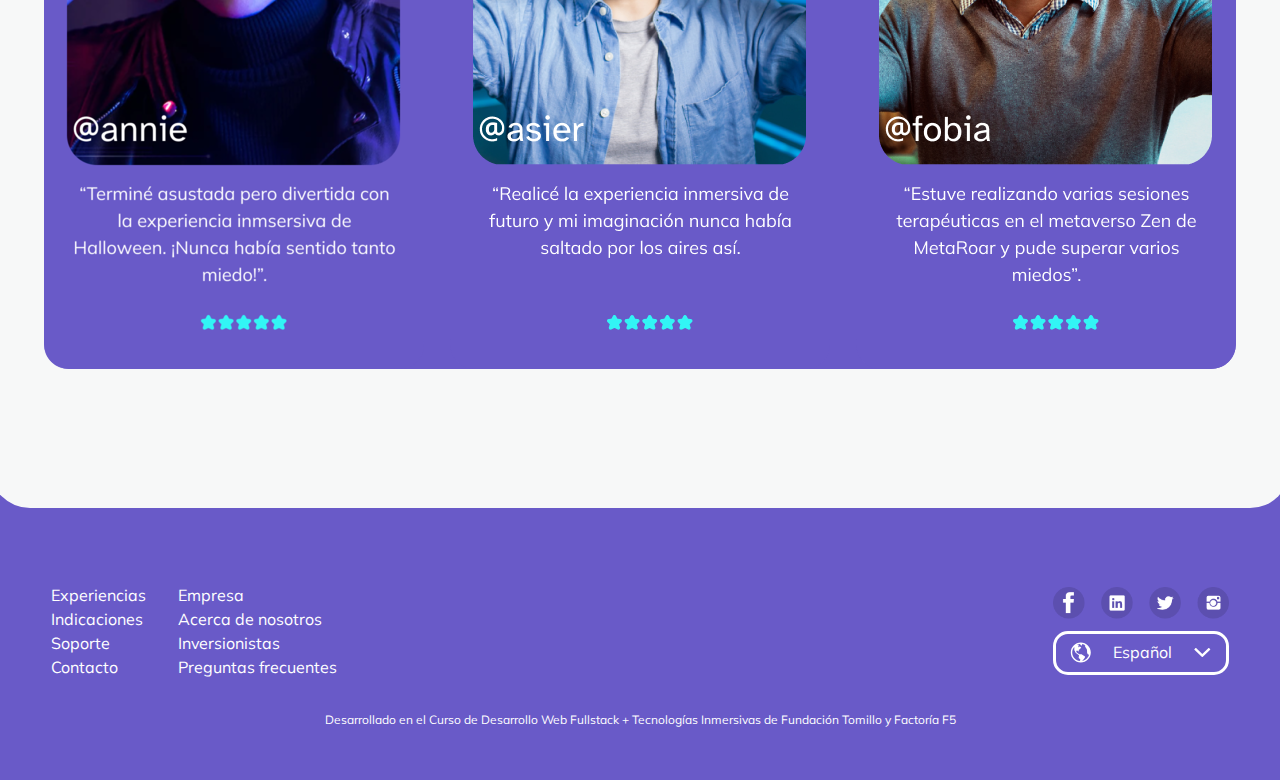
==== commit 188cadd2: "filtro imagenes dejo 6" ====
--- a/index.html
+++ b/index.html
@@ -1,255 +1,276 @@
 <!DOCTYPE html>
 <html lang="es">
-
-<head>
-    <meta charset="UTF-8">
-    <meta name="viewport" content="width=device-width, initial-scale=1.0">
-    <link rel="stylesheet" type="text/css" href="css/style.css">
+  <head>
+    <meta charset="UTF-8" />
+    <meta name="viewport" content="width=device-width, initial-scale=1.0" />
+    <link rel="stylesheet" type="text/css" href="css/style.css" />
     <link
-        href="https://fonts.googleapis.com/css2?family=Atkinson+Hyperlegible:ital,wght@0,400;0,700;1,400;1,700&family=Mulish:ital,wght@0,200;0,300;0,400;0,500;0,600;0,700;0,800;0,900;0,1000;1,200;1,300;1,400;1,500;1,600;1,700;1,800;1,900;1,1000&display=swap"
-        rel="stylesheet">
+      href="https://fonts.googleapis.com/css2?family=Atkinson+Hyperlegible:ital,wght@0,400;0,700;1,400;1,700&family=Mulish:ital,wght@0,200;0,300;0,400;0,500;0,600;0,700;0,800;0,900;0,1000;1,200;1,300;1,400;1,500;1,600;1,700;1,800;1,900;1,1000&display=swap"
+      rel="stylesheet"
+    />
     <title>MindPlay</title>
-</head>
-
-<body>
+  </head>
+
+  <body>
     <header>
-        <nav class="menu-principal">
-            <a href="index.html"><img src="img/Logo.svg" alt="MindPlay" class="logo"></a>
+      <nav class="menu-principal">
+        <a href="index.html"
+          ><img src="img/Logo.svg" alt="MindPlay" class="logo"
+        /></a>
+        <ul>
+          <li><a href="experiencias.html">Experiencias</a></li>
+          <li><a href="indicaciones.html">Indicaciones</a></li>
+          <li><a href="soporte.html">Soporte</a></li>
+          <li><a href="contacto.html">Contacto</a></li>
+        </ul>
+        <div class="menu-principal-botones">
+          <button
+            class="btn-iniciar-sesion btn-s"
+            onclick="location.href='login.html'"
+            type="button"
+          >
+            Iniciar sesión
+          </button>
+          <button
+            class="btn-registrarse btn-s"
+            onclick="location.href='registro.html'"
+            type="button"
+          >
+            Registrarse
+          </button>
+        </div>
+      </nav>
+    </header>
+
+    <div class="portada">
+      <img src="img/terror.png" alt="Hallowen" class="imagenHalloween" />
+      <div class="portada-col-izq-txt">
+        <img src="img/Halloween.png" alt="" class="letrahalloween" />
+        <p>"En esta noche mágica, <br />el miedo se hace realidad."</p>
+        <button class="btn-reservar">Reservar</button>
+      </div>
+    </div>
+
+    <div class="fondoMorado">
+      <div class="contentwhite">
+        <section>
+          <h2 class="subfilter">Descubre más <br />experiencias Inmersivas</h2>
+          <div>
+            <ul class="filter">
+              <li class="filter__item" data-category="Todas">Todas</li>
+              <li class="filter__item" data-category="Cultura">Cultura</li>
+              <li class="filter__item" data-category="Deportes">Deportes</li>
+              <li class="filter__item" data-category="Temporada">Temporada</li>
+              <li class="filter__item" data-category="Terapéuticas">
+                Terapéuticas
+              </li>
+              <li class="filter__item" data-category="Viajes">Viajes</li>
+            </ul>
+          </div>
+
+          <div class="allimages">
+            <div class="cont-image" data-category="Deportes">
+              <img src="img/corazon.png" alt="corazon" class="corazon" />
+              <img src="img/concierto.png" alt="concierto" />
+              <hr />
+              <p class="titleimage">Welcome to the Jungle</p>
+              <p class="subtitle">Producción propia</p>
+              <div class="contenttimeprice">
+                <p>Duración: <em>02h : 00m : 00s</em></p>
+                <p>Precio: <em>10 €</em></p>
+              </div>
+            </div>
+
+            <div class="cont-image" data-category="Cultura">
+              <img src="img/corazon.png" alt="corazon" class="corazon" />
+              <img src="img/pintura.png" alt="pintura" />
+              <hr />
+              <p class="titleimage">Pinturas del Bosco</p>
+              <p class="subtitle">Coproducción con el Museo de El Prado</p>
+              <div class="contenttimeprice">
+                <p>Duración: <em>02h : 00m : 00s</em></p>
+                <p>Precio: <em>10 €</em></p>
+              </div>
+            </div>
+
+            <div class="cont-image" data-category="Terapéuticas">
+              <img src="img/corazon.png" alt="corazon" class="corazon" />
+              <img src="img/terapeutica1.jpg" alt="explorar" />
+              <hr />
+              <p class="titleimage">Acrofobia</p>
+              <p class="subtitle">Coproducción con el Museo de Historia</p>
+              <div class="contenttimeprice">
+                <p>Duración: <em>02h : 00m : 00s</em></p>
+                <p>Precio: <em>10 €</em></p>
+              </div>
+            </div>
+
+            <div class="cont-image" data-category="Temporada">
+              <img src="img/corazon.png" alt="corazon" class="corazon" />
+              <img src="img/temporada.jpeg" alt="temporada" />
+              <hr />
+              <p class="titleimage">Celebración de Temporada</p>
+              <p class="subtitle">Temporada</p>
+              <div class="contenttimeprice">
+                <p>Duración: <em>02h : 00m : 00s</em></p>
+                <p>Precio: <em>10 €</em></p>
+              </div>
+            </div>
+
+            <div class="cont-image" data-category="Viajes">
+              <img src="img/corazon.png" alt="corazon" class="corazon" />
+              <img src="img/viaje.jpg" alt="viaje" />
+              <hr />
+              <p class="titleimage">Aventura de Viaje</p>
+              <p class="subtitle">Viajes</p>
+              <div class="contenttimeprice">
+                <p>Duración: <em>02h : 00m : 00s</em></p>
+                <p>Precio: <em>10 €</em></p>
+              </div>
+            </div>
+
+            <div class="cont-image" data-category="Temporada">
+              <img src="img/corazon.png" alt="corazon" class="corazon" />
+              <img src="img/fiesta.jpg" alt="fiesta" />
+              <hr />
+              <p class="titleimage">Fiesta de Temporada</p>
+              <p class="subtitle">Temporada</p>
+              <div class="contenttimeprice">
+                <p>Duración: <em>02h : 00m : 00s</em></p>
+                <p>Precio: <em>10 €</em></p>
+              </div>
+            </div>
+
+            <div>
+              <span class="cargar"><a href="#">Cargar más</a></span>
+            </div>
+          </div>
+        </section>
+      </div>
+    </div>
+
+    <div class="fondoMorado">
+      <section class="influencers">
+        <h3>¡Queremos emocionarte!</h3>
+        <div class="opiniones">
+          <p class="textoinfluencers">
+            Más de 1M de influencers han compartido sus stories
+          </p>
+          <div>
+            <img
+              class="img-influencer-minielipse"
+              src="img/1.img-influencer-minielipse.png"
+              alt="chica con camiseta naranja y brazos cruzados"
+            />
+            <img
+              class="img-influencer-minielipse"
+              src="img/2.img-influencer-minielipse.png"
+              alt="chica con camiseta blanca cruzando los brazos"
+            />
+            <img
+              class="img-influencer-minielipse"
+              src="img/3.img-influencer-minielipse.png"
+              alt="chica sonriendo"
+            />
+            <img
+              class="img-influencer-minielipse"
+              src="img/4.img-influencer-minielipse.png"
+              alt="chico cruzando los brazos"
+            />
+          </div>
+          <div class="tarjetas">
+            <img
+              class="testimonio-annie"
+              src="img/Testimonioannie.png"
+              alt="chica con gafas de realidad virtual"
+            />
+            <img
+              class="testimonio-asier"
+              src="img/Testimonioasier.png"
+              alt="persona con gafas de realidad virtual"
+            />
+            <img
+              class="testimonio-fobia"
+              src="img/Testimoniofobia.png"
+              alt="chico con gafas de realidad virtual"
+            />
+          </div>
+        </div>
+      </section>
+    </div>
+
+    <footer>
+      <div class="footer-contenedormenus">
+        <div class="footerleft">
+          <nav class="menufooter">
             <ul>
-                <li><a href="experiencias.html">Experiencias</a></li>
-                <li><a href="indicaciones.html">Indicaciones</a></li>
-                <li><a href="soporte.html">Soporte</a></li>
-                <li><a href="contacto.html">Contacto</a></li>
+              <li><a href="/experiencias.html"></a>Experiencias</li>
+              <li><a href="/indicaciones.html"></a>Indicaciones</li>
+              <li><a href="/soporte.html"></a>Soporte</li>
+              <li><a href="/contacto.html"></a>Contacto</li>
             </ul>
-            <div class="menu-principal-botones">
-                <button class="btn-iniciar-sesion btn-s" onclick="location.href='login.html'" type="button">Iniciar
-                    sesión</button>
-                <button class="btn-registrarse btn-s" onclick="location.href='registro.html'"
-                    type="button">Registrarse</button>
-            </div>
-        </nav>
-    </header>
-
-    <!--   Imagen de entrada -->
-
-    <div class="portada">
-        <img src="img/terror.png" alt="Hallowen" class="imagenHalloween">
-        <div class="portada-col-izq-txt">
-            <img src="img/Halloween.png" alt="" class="letrahalloween">
-            <p>"En esta noche mágica, <br>el miedo se hace realidad."</p>
-            <button class="btn-reservar">Reservar</button>
-        </div>
-
-    </div>
-
-    <!--   Filtro por experiencias -->
-
-    <div class="fondoMorado">
-        <div class="contentwhite">
-            <section>
-                <h2 class="subfilter">Descubre más <br>experiencias Inmersivas</h2>
-                <div>
-                    <ul class="filter">
-                        <li class="filter__item" data-category="Todas">Todas</li>
-                        <li class="filter__item" data-category="Cultura">Cultura</li>
-                        <li class="filter__item" data-category="Deportes">Deportes</li>
-                        <li class="filter__item" data-category="Temporada">Temporada</li>
-                        <li class="filter__item" data-category="Terapéuticas">Terapéuticas</li>
-                        <li class="filter__item" data-category="Viajes">Viajes</li>
-                    </ul>
-                </div>
-
-                <div class="allimages">
-                    <!-- Tarjetas preexistentes -->
-                    <div class="cont-image" data-category="Deportes">
-                        <img src="img/corazon.png" alt="corazon" class="corazon">
-                        <img src="img/concierto.png" alt="concierto">
-                        <hr>
-                        <p class="titleimage">Welcome to the Jungle</p>
-                        <p class="subtitle">Producción propia</p>
-                        <div class="contenttimeprice">
-                            <p>Duración: <em>02h : 00m : 00s</em></p>
-                            <p>Precio: <em>10 €</em></p>
-                        </div>
-                    </div>
-
-                    <div class="cont-image" data-category="Cultura">
-                        <img src="img/corazon.png" alt="corazon" class="corazon">
-                        <img src="img/pintura.png" alt="pintura">
-                        <hr>
-                        <p class="titleimage">Pinturas del el Bosco</p>
-                        <p class="subtitle">Coproducción con el Museo de El Prado</p>
-                        <div class="contenttimeprice">
-                            <p>Duración: <em>02h : 00m : 00s</em></p>
-                            <p>Precio: <em>10 €</em></p>
-                        </div>
-                    </div>
-
-                    <div class="cont-image" data-category="Terapéuticas">
-                        <img src="img/corazon.png" alt="corazon" class="corazon">
-                        <img src="img/terapeutica1.jpg" alt="explorar">
-                        <hr>
-                        <p class="titleimage">Acrofobia</p>
-                        <p class="subtitle">Coproducción con el Museo de Historia</p>
-                        <div class="contenttimeprice">
-                            <p>Duración: <em>02h : 00m : 00s</em></p>
-                            <p>Precio: <em>10 €</em></p>
-                        </div>
-                    </div>
-
-                    <!-- Nuevas tarjetas para los tipos restantes -->
-                    <div class="cont-image" data-category="Temporada">
-                        <img src="img/corazon.png" alt="corazon" class="corazon">
-                        <img src="img/temporada.jpeg" alt="temporada">
-                        <hr>
-                        <p class="titleimage">Celebración de Temporada</p>
-                        <p class="subtitle">Temporada</p>
-                        <div class="contenttimeprice">
-                            <p>Duración: <em>02h : 00m : 00s</em></p>
-                            <p>Precio: <em>10 €</em></p>
-                        </div>
-                    </div>
-
-                    <div class="cont-image" data-category="Viajes">
-                        <img src="img/corazon.png" alt="corazon" class="corazon">
-                        <img src="img/viaje.jpg" alt="viaje">
-                        <hr>
-                        <p class="titleimage">Aventura de Viaje</p>
-                        <p class="subtitle">Viajes</p>
-                        <div class="contenttimeprice">
-                            <p>Duración: <em>02h : 00m : 00s</em></p>
-                            <p>Precio: <em>10 €</em></p>
-                        </div>
-                    </div>
-
-                    <div class="cont-image" data-category="Temporada">
-                        <img src="img/corazon.png" alt="corazon" class="corazon">
-                        <img src="img/fiesta.jpg" alt="fiesta">
-                        <hr>
-                        <p class="titleimage">Fiesta de Temporada</p>
-                        <p class="subtitle">Temporada</p>
-                        <div class="contenttimeprice">
-                            <p>Duración: <em>02h : 00m : 00s</em></p>
-                            <p>Precio: <em>10 €</em></p>
-                        </div>
-                    </div>
-
-                    <div class="cont-image" data-category="Temporada">
-                        <img src="img/corazon.png" alt="corazon" class="corazon">
-                        <img src="img/otra_temporada.jpg" alt="otra_temporada">
-                        <hr>
-                        <p class="titleimage">Otra Experiencia de Temporada</p>
-                        <p class="subtitle">Temporada</p>
-                        <div class="contenttimeprice">
-                            <p>Duración: <em>02h : 00m : 00s</em></p>
-                            <p>Precio: <em>10 €</em></p>
-                        </div>
-                    </div>
-
-                    <!-- Puedes agregar más tarjetas según sea necesario -->
-
-                    <div>
-                        <span class="cargar"><a href="#">Cargar más</a></span>
-                    </div>
-                </div>
-            </section>
-        </div>
-    </div>
-
-    <!-- influencers  -->
-    <div class="fondoMorado">
-        <section class="influencers">
-            <h3>¡Queremos emocionarte!</h3>
-            <div class="opiniones">
-                <p class="textoinfluencers">Más de 1M de influencers han compartido sus stories</p>
-                <div>
-                    <img class="img-influencer-minielipse" src="img/1.img-influencer-minielipse.png"
-                        alt="chica con camiseta naranja y brazos cruzados">
-                    <img class="img-influencer-minielipse" src="img/2.img-influencer-minielipse.png"
-                        alt="chica con camiseta blanca cruzando los brazos">
-                    <img class="img-influencer-minielipse" src="img/3.img-influencer-minielipse.png"
-                        alt="chica sonriendo">
-                    <img class="img-influencer-minielipse" src="img/4.img-influencer-minielipse.png"
-                        alt="chico cruzando los brazos">
-                </div>
-                <div class="tarjetas">
-                    <img class="testimonio-annie" src="img/Testimonioannie.png"
-                        alt="chica con gafas de realidad virtual">
-                    <img class="testimonio-asier" src="img/Testimonioasier.png"
-                        alt="persona con gafas de realidad virtual">
-                    <img class="testimonio-fobia" src="img/Testimoniofobia.png"
-                        alt="chico con gafas de realidad virtual">
-                </div>
-            </div>
-        </section>
-    </div>
-    <!-- Fin Bloques -->
-
-
-
-    <!-- Footer -->
-    <footer>
-        <div class="footer-contenedormenus">
-            <div class="footerleft">
-                <nav class="menufooter">
-                    <ul>
-                        <li><a href="/experiencias.html"></a>Experiencias</li>
-                        <li><a href="/indicaciones.html"></a>Indicaciones</li>
-                        <li><a href="/soporte.html"></a>Soporte</li>
-                        <li><a href="/contacto.html"></a>Contacto</li>
-                    </ul>
-                </nav>
-                <nav class="menufooter-empresa">
-                    <ul>
-                        <li><a href="/empresa.html"></a>Empresa</li>
-                        <li><a href="/acerca.html"></a>Acerca de nosotros</li>
-                        <li><a href="/inversionistas.html"></a>Inversionistas</li>
-                        <li><a href="/faq.html"></a>Preguntas frecuentes</li>
-                    </ul>
-                </nav>
-            </div>
-
-            <div class="footerright">
-                <div class="rrss">
-                    <a href="https://facebook.com"><img src="img/face.png" alt="Facebook"></a>
-                    <a href="https://linkedin.com"><img src="img/linkdln.png" alt="LinkedIn"></a>
-                    <a href="https://twitter.com"><img src="img/twiter.png" alt="Twitter"></a>
-                    <a href="https://instagram.com"><img src="img/instagram.png" alt="Instagram"></a>
-                </div>
-
-                <button class="btn-idioma"><img src="img/ic-idiomamundo.svg" alt="Seleccionar idioma">
-                    <p>Español</p><img src="img/chevron-down.svg" alt="seleccionar idioma">
-                </button>
-            </div>
-        </div>
-
-        <p>Desarrollado en el Curso de Desarrollo Web Fullstack + Tecnologías Inmersivas de Fundación Tomillo y Factoría
-            F5</p>
+          </nav>
+          <nav class="menufooter-empresa">
+            <ul>
+              <li><a href="/empresa.html"></a>Empresa</li>
+              <li><a href="/acerca.html"></a>Acerca de nosotros</li>
+              <li><a href="/inversionistas.html"></a>Inversionistas</li>
+              <li><a href="/faq.html"></a>Preguntas frecuentes</li>
+            </ul>
+          </nav>
+        </div>
+
+        <div class="footerright">
+          <div class="rrss">
+            <a href="https://facebook.com"
+              ><img src="img/face.png" alt="Facebook"
+            /></a>
+            <a href="https://linkedin.com"
+              ><img src="img/linkdln.png" alt="LinkedIn"
+            /></a>
+            <a href="https://twitter.com"
+              ><img src="img/twiter.png" alt="Twitter"
+            /></a>
+            <a href="https://instagram.com"
+              ><img src="img/instagram.png" alt="Instagram"
+            /></a>
+          </div>
+
+          <button class="btn-idioma">
+            <img src="img/ic-idiomamundo.svg" alt="Seleccionar idioma" />
+            <p>Español</p>
+            <img src="img/chevron-down.svg" alt="seleccionar idioma" />
+          </button>
+        </div>
+      </div>
+
+      <p>
+        Desarrollado en el Curso de Desarrollo Web Fullstack + Tecnologías
+        Inmersivas de Fundación Tomillo y Factoría F5
+      </p>
     </footer>
 
     <script>
-        document.addEventListener("DOMContentLoaded", function () {
-            const filterItems = document.querySelectorAll('.filter__item');
-            const cards = document.querySelectorAll('.cont-image');
-
-            filterItems.forEach(item => {
-                item.addEventListener('click', function () {
-                    const category = this.getAttribute('data-category');
-
-                    cards.forEach(card => {
-                        const cardCategory = card.getAttribute('data-category');
-
-                        if (category === 'Todas' || category === cardCategory) {
-                            card.style.display = 'block';
-                        } else {
-                            card.style.display = 'none';
-                        }
-                    });
-                });
+      document.addEventListener("DOMContentLoaded", function () {
+        const filterItems = document.querySelectorAll(".filter__item");
+        const cards = document.querySelectorAll(".cont-image");
+
+        filterItems.forEach((item) => {
+          item.addEventListener("click", function () {
+            const category = this.getAttribute("data-category");
+
+            cards.forEach((card) => {
+              const cardCategory = card.getAttribute("data-category");
+
+              if (category === "Todas" || category === cardCategory) {
+                card.style.display = "block";
+              } else {
+                card.style.display = "none";
+              }
             });
+          });
         });
+      });
     </script>
-
-</body>
-
-</html>+  </body>
+</html>
--- a/css/style.css
+++ b/css/style.css
@@ -203,7 +203,6 @@
     font-weight: 700;
     text-align: center;
     line-height: 1;
-    /* padding: 20px 16%; */
     outline: none;
     transition: all .5s ease;
 }
@@ -216,7 +215,6 @@
 /* Botón Reservar */
 .btn-reservar {
     background-color: #32F5F5;
-    /* border-radius: 15px; */
     color: #695AC8;
     flex-grow: 1;
     font-family: 'Atkinson Hyperlegible', sans-serif;
@@ -224,7 +222,6 @@
     font-weight: 700;
     line-height: 1;
     text-align: center;
-    /* padding: 20px 16%; */
     outline: none;
     transition: all .5s ease;
 }
@@ -532,7 +529,6 @@
     background-color: #695AC8;
     border-radius: 30px;
     overflow: hidden;
-    /* position: relative; */
 }
 
 .allimages img {
@@ -854,14 +850,12 @@
     height: 90px;
     flex-shrink: 0;
     border-radius: 90px;
-    /* background: #F7F8F8 50%; */
     display: inline;
     margin-left: 0%
 }
 
 .tarjetas {
     margin-top: 70px;
-    width: 380px;
     height: 697px;
     background: #695AC8;
     display: inline-flex;
